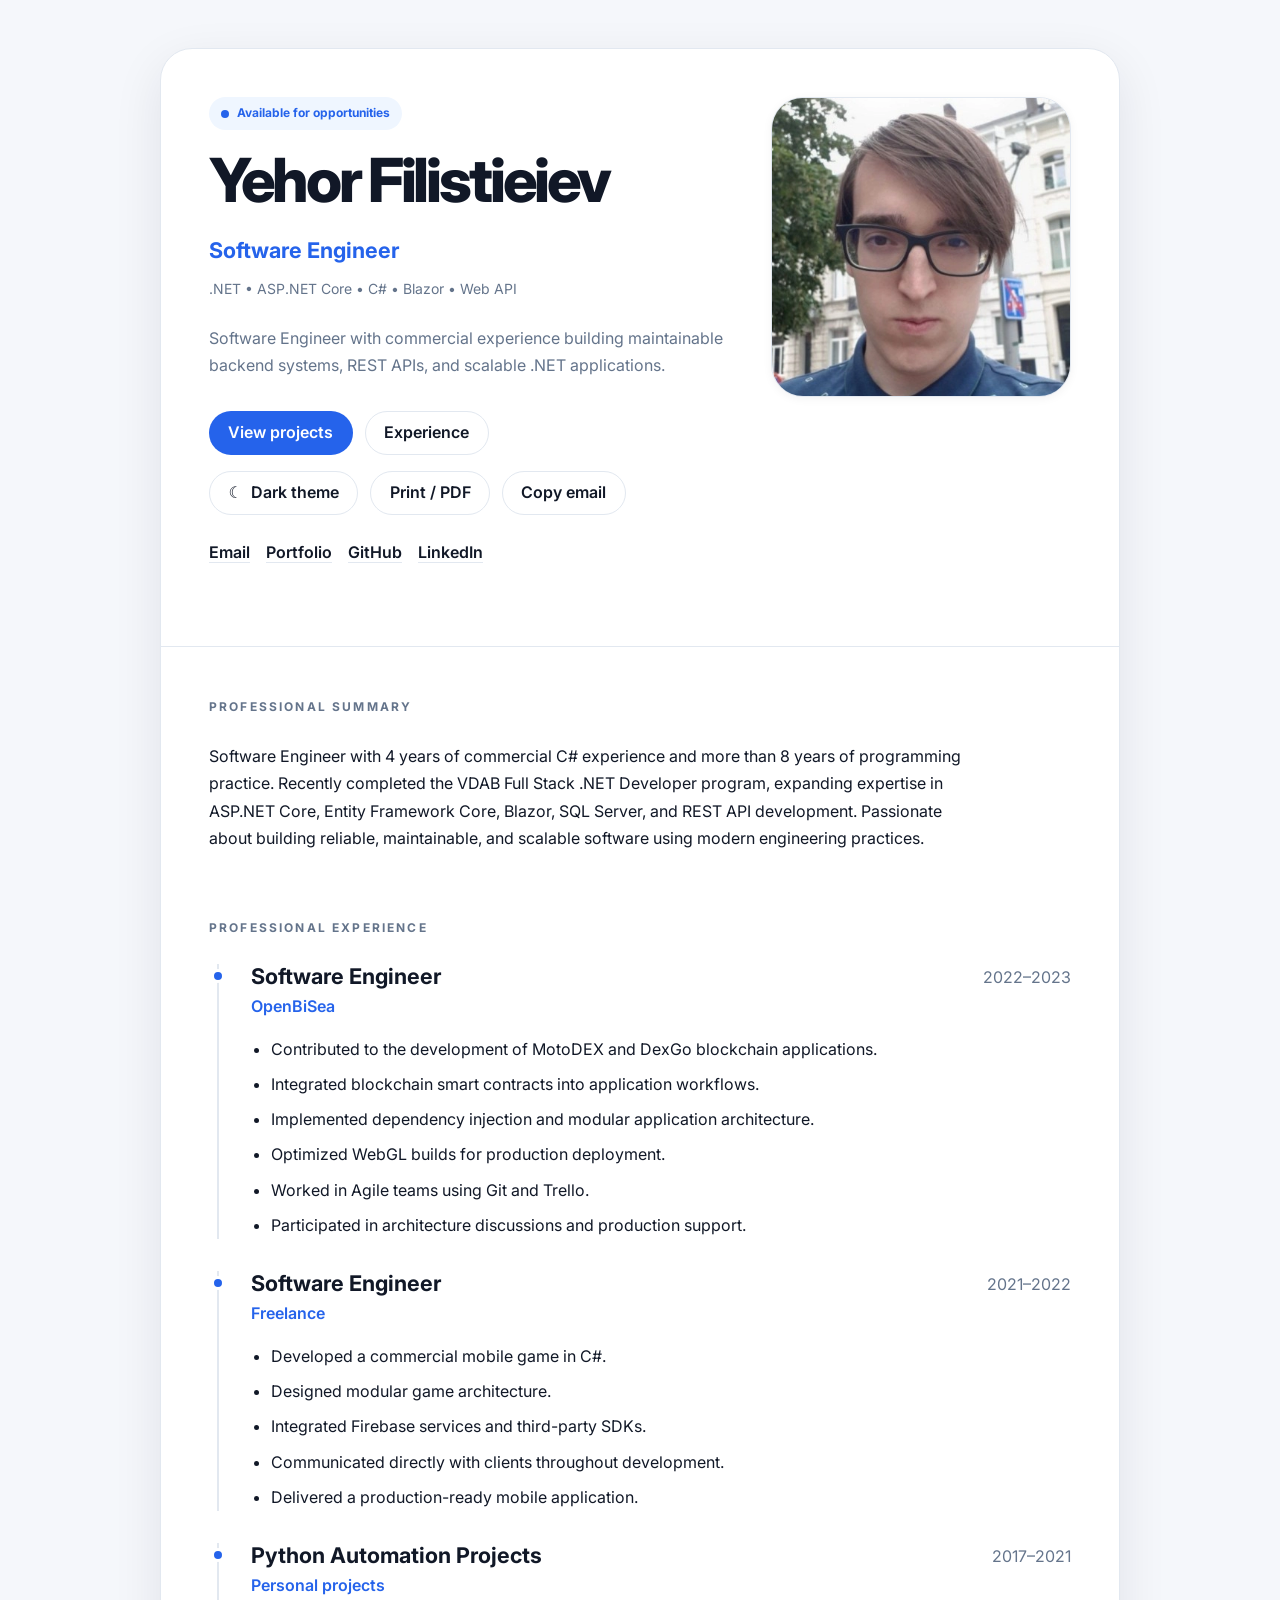
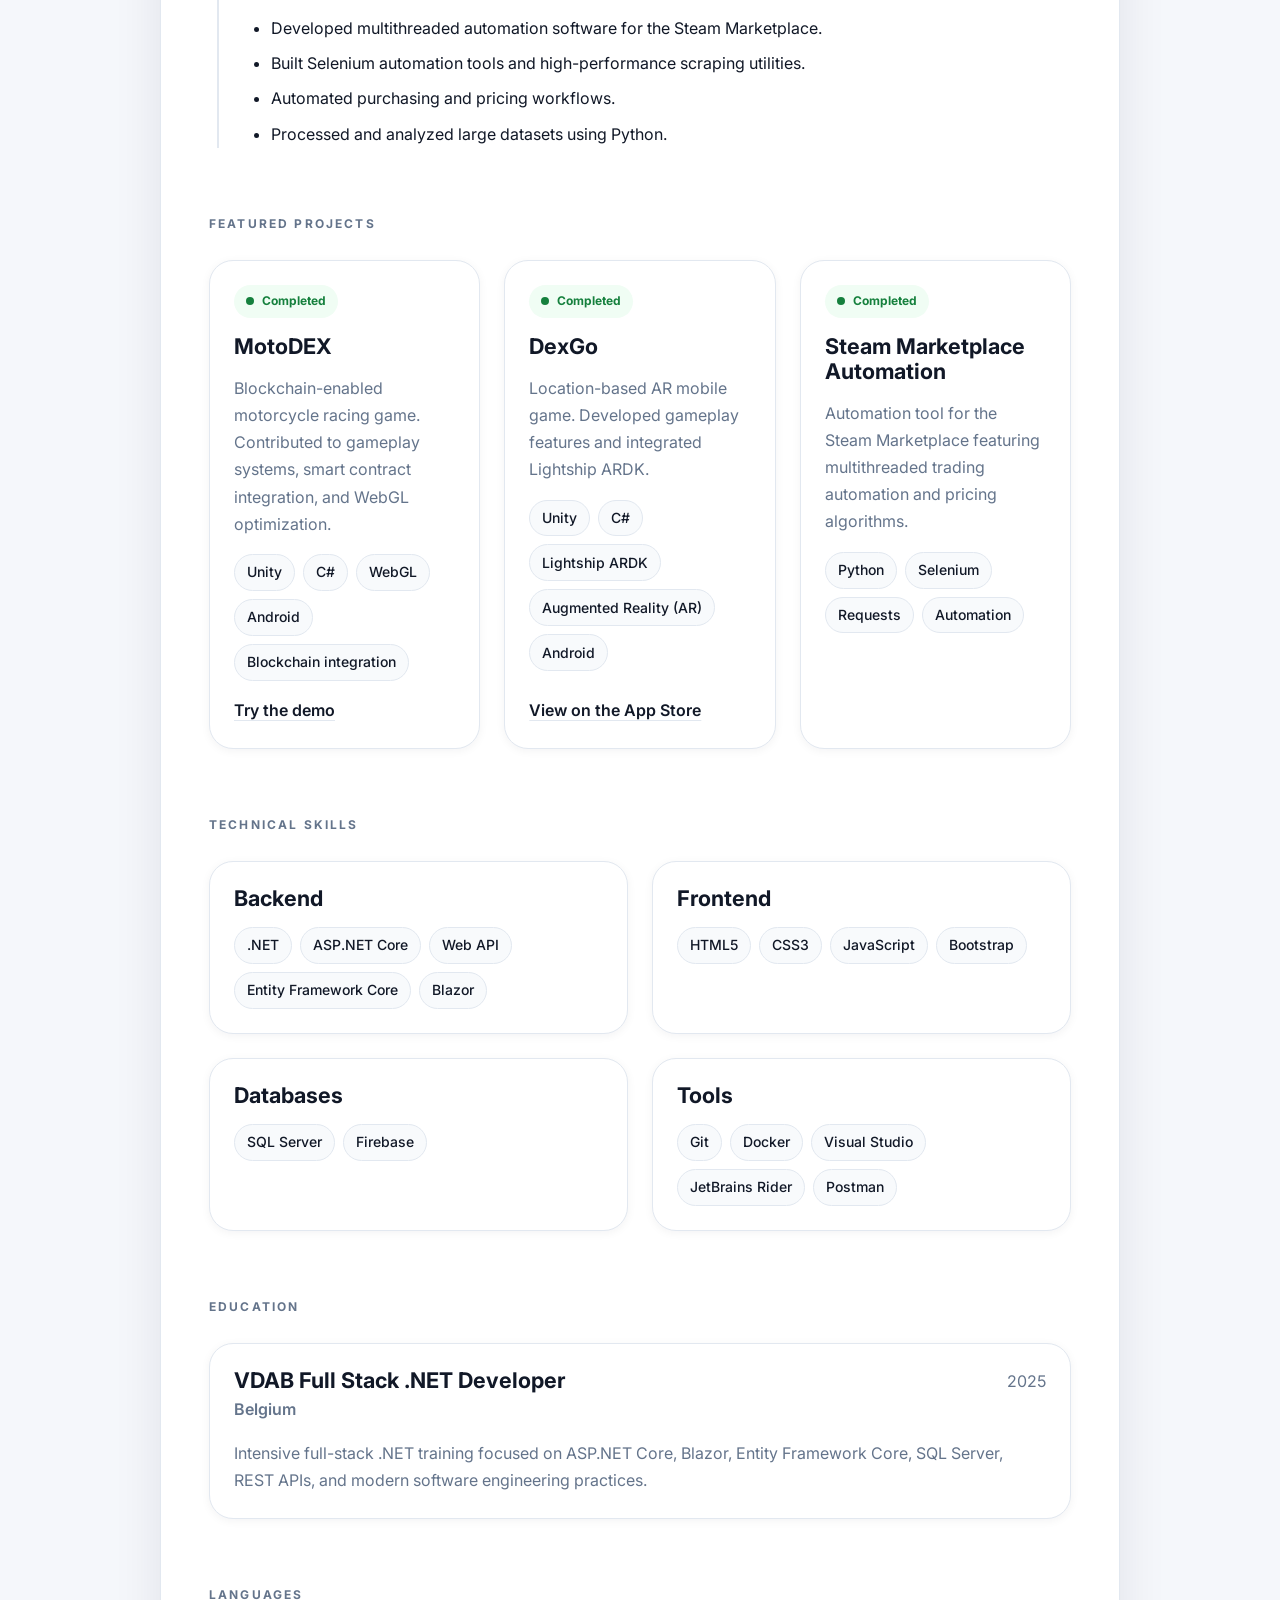
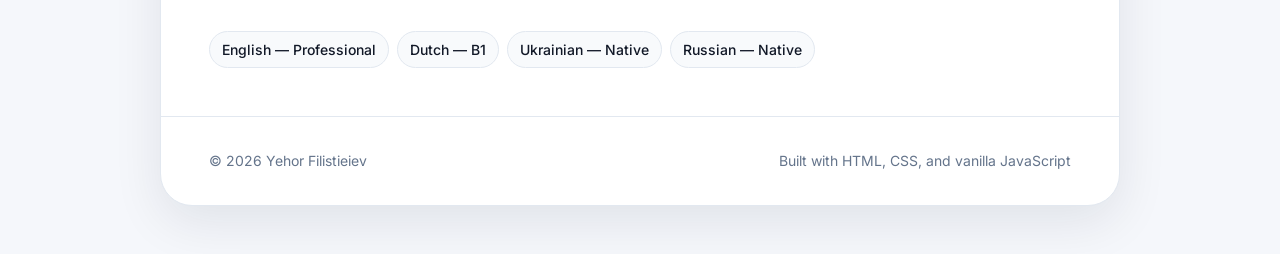
==== index.html @ 1d180259 "first commit" ====
<!doctype html>
<html lang="en" data-theme="light">
<head>
    <meta charset="utf-8">
    <meta name="viewport" content="width=device-width, initial-scale=1">
    <meta name="description" content="Yehor Filistieiev — Software Engineer specializing in .NET, ASP.NET Core, C#, Blazor, and scalable backend development.">
    <meta name="theme-color" content="#f5f7fb">
    <meta property="og:type" content="profile">
    <meta property="og:title" content="Yehor Filistieiev | Software Engineer">
    <meta property="og:description" content="Online resume of a .NET Software Engineer.">
    <meta property="og:url" content="https://yehor-filistieiev.framer.website/">
    <meta property="og:image" content="https://yehor-filistieiev.framer.website/assets/avatar.webp">
    <title>Yehor Filistieiev | Software Engineer</title>
    <link rel="preconnect" href="https://fonts.googleapis.com">
    <link rel="preconnect" href="https://fonts.gstatic.com" crossorigin>
    <link rel="stylesheet" href="https://fonts.googleapis.com/css2?family=Inter:wght@400;500;600;700;800&amp;display=swap">
    <link rel="stylesheet" href="css/style.css">
    <link rel="stylesheet" href="css/print.css" media="print">
    <script src="js/main.js" defer></script>
</head>
<body>
    <a class="skip-link" href="#main-content">Skip to content</a>
    <div class="scroll-progress" aria-hidden="true"><span data-scroll-progress></span></div>

    <div class="resume-shell">
        <header class="hero">
            <div class="hero__content">
                <p class="badge badge--available">Available for opportunities</p>
                <h1>Yehor Filistieiev</h1>
                <p class="hero__role">Software Engineer</p>
                <p class="hero__tech">.NET <span aria-hidden="true">•</span> ASP.NET Core <span aria-hidden="true">•</span> C# <span aria-hidden="true">•</span> Blazor <span aria-hidden="true">•</span> Web API</p>
                <p class="hero__summary">Software Engineer with commercial experience building maintainable backend systems, REST APIs, and scalable .NET applications.</p>

                <div class="actions" aria-label="Resume navigation">
                    <a class="button button--primary" href="#projects">View projects</a>
                    <a class="button button--secondary" href="#experience">Experience</a>
                </div>

                <div class="actions actions--tools" aria-label="Resume actions">
                    <button class="button button--secondary" type="button" data-theme-toggle aria-pressed="false">
                        <span aria-hidden="true" data-theme-icon>☾</span>
                        <span data-theme-label>Dark theme</span>
                    </button>
                    <button class="button button--secondary" type="button" data-print>Print / PDF</button>
                    <button class="button button--secondary" type="button" data-copy-email data-email="filisteev1999@gmail.com">
                        <span data-copy-label>Copy email</span>
                    </button>
                </div>

                <address class="profile-links" aria-label="Contact and profile links">
                    <a href="mailto:filisteev1999@gmail.com">Email</a>
                    <a href="https://yehor-filistieiev.framer.website/" target="_blank" rel="noopener noreferrer">Portfolio<span class="sr-only"> (opens in a new tab)</span></a>
                    <a href="https://github.com/evilgoku" target="_blank" rel="noopener noreferrer">GitHub<span class="sr-only"> (opens in a new tab)</span></a>
                    <a href="https://www.linkedin.com/in/yehorfilist/" target="_blank" rel="noopener noreferrer">LinkedIn<span class="sr-only"> (opens in a new tab)</span></a>
                </address>
                <p class="status-message" data-status role="status" aria-live="polite"></p>
            </div>

            <figure class="hero__portrait">
                <img src="assets/avatar.webp" alt="Portrait of Yehor Filistieiev" width="380" height="380" fetchpriority="high" decoding="async">
            </figure>
        </header>

        <main id="main-content" class="resume-main">
            <section class="section" aria-labelledby="summary-title" data-reveal>
                <header class="section__header"><h2 id="summary-title">Professional summary</h2></header>
                <p class="lead">Software Engineer with 4 years of commercial C# experience and more than 8 years of programming practice. Recently completed the VDAB Full Stack .NET Developer program, expanding expertise in ASP.NET Core, Entity Framework Core, Blazor, SQL Server, and REST API development. Passionate about building reliable, maintainable, and scalable software using modern engineering practices.</p>
            </section>

            <section id="experience" class="section" aria-labelledby="experience-title" data-reveal>
                <header class="section__header"><h2 id="experience-title">Professional experience</h2></header>
                <div class="timeline">
                    <article class="timeline__item">
                        <header class="entry-header">
                            <div><h3>Software Engineer</h3><p class="entry-header__meta">OpenBiSea</p></div>
                            <p class="entry-header__date"><time datetime="2022">2022</time>–<time datetime="2023">2023</time></p>
                        </header>
                        <ul class="bullet-list">
                            <li>Contributed to the development of MotoDEX and DexGo blockchain applications.</li>
                            <li>Integrated blockchain smart contracts into application workflows.</li>
                            <li>Implemented dependency injection and modular application architecture.</li>
                            <li>Optimized WebGL builds for production deployment.</li>
                            <li>Worked in Agile teams using Git and Trello.</li>
                            <li>Participated in architecture discussions and production support.</li>
                        </ul>
                    </article>
                    <article class="timeline__item">
                        <header class="entry-header">
                            <div><h3>Software Engineer</h3><p class="entry-header__meta">Freelance</p></div>
                            <p class="entry-header__date"><time datetime="2021">2021</time>–<time datetime="2022">2022</time></p>
                        </header>
                        <ul class="bullet-list">
                            <li>Developed a commercial mobile game in C#.</li>
                            <li>Designed modular game architecture.</li>
                            <li>Integrated Firebase services and third-party SDKs.</li>
                            <li>Communicated directly with clients throughout development.</li>
                            <li>Delivered a production-ready mobile application.</li>
                        </ul>
                    </article>
                    <article class="timeline__item">
                        <header class="entry-header">
                            <div><h3>Python Automation Projects</h3><p class="entry-header__meta">Personal projects</p></div>
                            <p class="entry-header__date"><time datetime="2017">2017</time>–<time datetime="2021">2021</time></p>
                        </header>
                        <ul class="bullet-list">
                            <li>Developed multithreaded automation software for the Steam Marketplace.</li>
                            <li>Built Selenium automation tools and high-performance scraping utilities.</li>
                            <li>Automated purchasing and pricing workflows.</li>
                            <li>Processed and analyzed large datasets using Python.</li>
                        </ul>
                    </article>
                </div>
            </section>

            <section id="projects" class="section" aria-labelledby="projects-title" data-reveal>
                <header class="section__header"><h2 id="projects-title">Featured projects</h2></header>
                <div class="grid grid--cards">
                    <article class="card card--project">
                        <p class="badge badge--complete">Completed</p>
                        <h3>MotoDEX</h3>
                        <p>Blockchain-enabled motorcycle racing game. Contributed to gameplay systems, smart contract integration, and WebGL optimization.</p>
                        <ul class="stack" aria-label="Technologies"><li>Unity</li><li>C#</li><li>WebGL</li><li>Android</li><li>Blockchain integration</li></ul>
                        <footer class="card__footer"><a class="text-link" href="https://app.motodex.dexstudios.games/" target="_blank" rel="noopener noreferrer">Try the demo<span class="sr-only"> (opens in a new tab)</span></a></footer>
                    </article>
                    <article class="card card--project">
                        <p class="badge badge--complete">Completed</p>
                        <h3>DexGo</h3>
                        <p>Location-based AR mobile game. Developed gameplay features and integrated Lightship ARDK.</p>
                        <ul class="stack" aria-label="Technologies"><li>Unity</li><li>C#</li><li>Lightship ARDK</li><li>Augmented Reality (AR)</li><li>Android</li></ul>
                        <footer class="card__footer"><a class="text-link" href="https://apps.apple.com/tr/app/dexgo/id6449669070" target="_blank" rel="noopener noreferrer">View on the App Store<span class="sr-only"> (opens in a new tab)</span></a></footer>
                    </article>
                    <article class="card card--project">
                        <p class="badge badge--complete">Completed</p>
                        <h3>Steam Marketplace Automation</h3>
                        <p>Automation tool for the Steam Marketplace featuring multithreaded trading automation and pricing algorithms.</p>
                        <ul class="stack" aria-label="Technologies"><li>Python</li><li>Selenium</li><li>Requests</li><li>Automation</li></ul>
                    </article>
                </div>
            </section>

            <section id="skills" class="section" aria-labelledby="skills-title" data-reveal>
                <header class="section__header"><h2 id="skills-title">Technical skills</h2></header>
                <div class="grid grid--skills">
                    <article class="card"><h3>Backend</h3><ul class="stack"><li>.NET</li><li>ASP.NET Core</li><li>Web API</li><li>Entity Framework Core</li><li>Blazor</li></ul></article>
                    <article class="card"><h3>Frontend</h3><ul class="stack"><li>HTML5</li><li>CSS3</li><li>JavaScript</li><li>Bootstrap</li></ul></article>
                    <article class="card"><h3>Databases</h3><ul class="stack"><li>SQL Server</li><li>Firebase</li></ul></article>
                    <article class="card"><h3>Tools</h3><ul class="stack"><li>Git</li><li>Docker</li><li>Visual Studio</li><li>JetBrains Rider</li><li>Postman</li></ul></article>
                </div>
            </section>

            <section id="education" class="section" aria-labelledby="education-title" data-reveal>
                <header class="section__header"><h2 id="education-title">Education</h2></header>
                <article class="card">
                    <header class="entry-header"><div><h3>VDAB Full Stack .NET Developer</h3><p class="entry-header__meta">Belgium</p></div><time class="entry-header__date" datetime="2025">2025</time></header>
                    <p>Intensive full-stack .NET training focused on ASP.NET Core, Blazor, Entity Framework Core, SQL Server, REST APIs, and modern software engineering practices.</p>
                </article>
            </section>

            <section id="languages" class="section" aria-labelledby="languages-title" data-reveal>
                <header class="section__header"><h2 id="languages-title">Languages</h2></header>
                <ul class="stack"><li>English — Professional</li><li>Dutch — B1</li><li>Ukrainian — Native</li><li>Russian — Native</li></ul>
            </section>
        </main>

        <footer class="site-footer">
            <p>© <span data-current-year>2026</span> Yehor Filistieiev</p>
            <p>Built with HTML, CSS, and vanilla JavaScript</p>
        </footer>
    </div>

    <button class="back-to-top" type="button" data-back-to-top aria-label="Back to top">↑</button>

    <script type="application/ld+json">
    {
        "@context": "https://schema.org",
        "@type": "Person",
        "name": "Yehor Filistieiev",
        "jobTitle": "Software Engineer",
        "url": "https://yehor-filistieiev.framer.website/",
        "image": "https://yehor-filistieiev.framer.website/assets/avatar.webp",
        "email": "mailto:filisteev1999@gmail.com",
        "sameAs": [
            "https://github.com/evilgoku",
            "https://www.linkedin.com/in/yehorfilist/"
        ],
        "knowsAbout": [".NET", "ASP.NET Core", "C#", "Blazor", "Entity Framework Core", "SQL Server", "REST API", "Python", "Docker"]
    }
    </script>
</body>
</html>
---- css/style.css ----
:root {
    color-scheme: light;
    --color-page: #f5f7fb;
    --color-surface: #ffffff;
    --color-surface-soft: #f8fafc;
    --color-text: #111827;
    --color-muted: #64748b;
    --color-primary: #2563eb;
    --color-primary-hover: #1d4ed8;
    --color-primary-soft: #eff6ff;
    --color-success: #15803d;
    --color-success-soft: #f0fdf4;
    --color-border: #e2e8f0;
    --color-focus: #2563eb;
    --color-on-primary: #ffffff;
    --shadow-sm: 0 2px 10px rgb(15 23 42 / 0.05);
    --shadow-md: 0 16px 50px rgb(15 23 42 / 0.09);
    --shadow-lg: 0 22px 60px rgb(15 23 42 / 0.14);
    --font-sans: "Inter", system-ui, -apple-system, BlinkMacSystemFont, "Segoe UI", sans-serif;
    --text-xs: 0.75rem;
    --text-sm: 0.875rem;
    --text-base: 1rem;
    --text-lg: 1.125rem;
    --text-xl: 1.35rem;
    --text-hero: clamp(2.6rem, 7vw, 3.8rem);
    --space-1: 0.25rem;
    --space-2: 0.5rem;
    --space-3: 0.75rem;
    --space-4: 1rem;
    --space-5: 1.5rem;
    --space-6: 2rem;
    --space-7: 3rem;
    --space-8: 4rem;
    --radius-sm: 0.5rem;
    --radius-md: 1rem;
    --radius-lg: 1.5rem;
    --radius-xl: 2rem;
    --radius-pill: 999px;
    --border: 1px solid var(--color-border);
    --content-width: 60rem;
    --transition-fast: 150ms ease;
    --transition-base: 250ms ease;
}

html[data-theme="dark"] {
    color-scheme: dark;
    --color-page: #0b1120;
    --color-surface: #111827;
    --color-surface-soft: #182235;
    --color-text: #f8fafc;
    --color-muted: #a5b4c7;
    --color-primary: #60a5fa;
    --color-primary-hover: #93c5fd;
    --color-primary-soft: #172554;
    --color-success: #4ade80;
    --color-success-soft: #052e16;
    --color-border: #334155;
    --color-focus: #93c5fd;
    --shadow-sm: 0 2px 12px rgb(0 0 0 / 0.25);
    --shadow-md: 0 16px 50px rgb(0 0 0 / 0.35);
    --shadow-lg: 0 22px 60px rgb(0 0 0 / 0.45);
}

*, *::before, *::after { box-sizing: border-box; }
html { scroll-behavior: smooth; }
body, h1, h2, h3, p, figure, ul { margin: 0; }
ul { padding: 0; }
button, input, textarea, select { font: inherit; }
img { display: block; max-width: 100%; }
a { color: inherit; }

body {
    min-width: 20rem;
    min-height: 100vh;
    padding: var(--space-7) var(--space-4);
    background: var(--color-page);
    color: var(--color-text);
    font-family: var(--font-sans);
    font-size: var(--text-base);
    line-height: 1.7;
    text-rendering: optimizeLegibility;
    -webkit-font-smoothing: antialiased;
    transition: background-color var(--transition-base), color var(--transition-base);
}

::selection { background: var(--color-primary); color: var(--color-on-primary); }
:focus-visible { outline: 3px solid var(--color-focus); outline-offset: 3px; }
h1, h2, h3 { line-height: 1.15; }
h1 { font-size: var(--text-hero); font-weight: 800; letter-spacing: -0.055em; }
h2 { color: var(--color-muted); font-size: var(--text-xs); font-weight: 700; letter-spacing: 0.18em; text-transform: uppercase; }
h3 { font-size: var(--text-xl); }

.skip-link {
    position: fixed;
    top: var(--space-3);
    left: var(--space-3);
    z-index: 1000;
    padding: var(--space-2) var(--space-4);
    border-radius: var(--radius-sm);
    background: var(--color-primary);
    color: var(--color-on-primary);
    transform: translateY(-200%);
}
.skip-link:focus { transform: translateY(0); }
.sr-only { position: absolute; width: 1px; height: 1px; padding: 0; margin: -1px; overflow: hidden; clip: rect(0, 0, 0, 0); white-space: nowrap; border: 0; }

.resume-shell {
    width: min(100%, var(--content-width));
    margin-inline: auto;
    overflow: hidden;
    border: var(--border);
    border-radius: var(--radius-xl);
    background: var(--color-surface);
    box-shadow: var(--shadow-md);
}

.hero {
    display: grid;
    grid-template-columns: minmax(0, 1fr) minmax(14rem, 18.75rem);
    gap: var(--space-7);
    align-items: start;
    padding: var(--space-7);
    border-bottom: var(--border);
}
.hero__content { display: flex; flex-direction: column; align-items: flex-start; }
.hero h1 { margin-top: var(--space-4); }
.hero__role { margin-top: var(--space-4); color: var(--color-primary); font-size: var(--text-xl); font-weight: 700; }
.hero__tech { margin-top: var(--space-2); color: var(--color-muted); font-size: var(--text-sm); }
.hero__summary { max-width: 40rem; margin-top: var(--space-5); color: var(--color-muted); }
.hero__portrait { overflow: hidden; aspect-ratio: 1; border: var(--border); border-radius: var(--radius-xl); background: var(--color-surface-soft); box-shadow: var(--shadow-sm); }
.hero__portrait img { width: 100%; height: 100%; object-fit: cover; }

.resume-main { display: flex; flex-direction: column; gap: var(--space-8); padding: var(--space-7); }
.section { display: flex; flex-direction: column; gap: var(--space-5); scroll-margin-top: var(--space-5); }
.section__header { display: flex; align-items: center; min-height: 1.5rem; }
.lead { max-width: 48rem; }

.grid { display: grid; gap: var(--space-5); }
.grid--cards { grid-template-columns: repeat(auto-fit, minmax(min(100%, 16rem), 1fr)); }
.grid--skills { grid-template-columns: repeat(2, minmax(0, 1fr)); }

.card {
    display: flex;
    flex-direction: column;
    gap: var(--space-4);
    padding: var(--space-5);
    border: var(--border);
    border-radius: var(--radius-lg);
    background: var(--color-surface);
    box-shadow: var(--shadow-sm);
    transition: border-color var(--transition-base), box-shadow var(--transition-base), transform var(--transition-base);
}
.card:hover { border-color: var(--color-primary); box-shadow: var(--shadow-lg); transform: translateY(-0.25rem); }
.card p:not(.badge) { color: var(--color-muted); }
.card--project { min-height: 100%; }
.card__footer { margin-top: auto; }

.actions { display: flex; flex-wrap: wrap; gap: var(--space-3); margin-top: var(--space-6); }
.actions--tools { margin-top: var(--space-4); }
.button {
    display: inline-flex;
    min-height: 2.75rem;
    align-items: center;
    justify-content: center;
    gap: var(--space-2);
    padding: 0.7rem 1.15rem;
    border: 1px solid transparent;
    border-radius: var(--radius-pill);
    font-weight: 600;
    line-height: 1.2;
    text-decoration: none;
    cursor: pointer;
    transition: background-color var(--transition-base), border-color var(--transition-base), color var(--transition-base), transform var(--transition-fast);
}
.button:hover { transform: translateY(-0.125rem); }
.button--primary { background: var(--color-primary); color: var(--color-on-primary); }
.button--primary:hover { background: var(--color-primary-hover); }
.button--secondary { border-color: var(--color-border); background: transparent; color: var(--color-text); }
.button--secondary:hover { border-color: var(--color-primary); color: var(--color-primary); }

.badge { display: inline-flex; align-items: center; align-self: flex-start; gap: var(--space-2); padding: 0.4rem 0.75rem; border-radius: var(--radius-pill); font-size: var(--text-xs); font-weight: 700; }
.badge::before { width: 0.5rem; height: 0.5rem; border-radius: 50%; background: currentColor; content: ""; }
.badge--available { background: var(--color-primary-soft); color: var(--color-primary); }
.badge--complete { background: var(--color-success-soft); color: var(--color-success); }

.profile-links { display: flex; flex-wrap: wrap; gap: var(--space-4); margin-top: var(--space-5); font-style: normal; }
.profile-links a, .text-link { color: var(--color-text); font-weight: 600; text-decoration-color: var(--color-border); text-underline-offset: 0.25em; transition: color var(--transition-fast), text-decoration-color var(--transition-fast); }
.profile-links a:hover, .text-link:hover { color: var(--color-primary); text-decoration-color: currentColor; }
.status-message { min-height: 1.5rem; margin-top: var(--space-2); color: var(--color-success); font-size: var(--text-sm); }

.timeline { display: flex; flex-direction: column; gap: var(--space-6); }
.timeline__item { position: relative; display: flex; flex-direction: column; gap: var(--space-4); margin-left: var(--space-2); padding-left: var(--space-6); border-left: 2px solid var(--color-border); }
.timeline__item::before { position: absolute; top: 0.3rem; left: -0.5rem; width: 0.875rem; height: 0.875rem; border: 3px solid var(--color-surface); border-radius: 50%; background: var(--color-primary); content: ""; }
.entry-header { display: flex; align-items: flex-start; justify-content: space-between; gap: var(--space-4); }
.entry-header__meta { margin-top: var(--space-1); color: var(--color-primary); font-weight: 600; }
.entry-header__date { flex: none; color: var(--color-muted); white-space: nowrap; }
.bullet-list { padding-left: 1.25rem; }
.bullet-list li + li { margin-top: var(--space-2); }

.stack { display: flex; flex-wrap: wrap; gap: var(--space-2); list-style: none; }
.stack li { display: inline-flex; min-height: 2.1rem; align-items: center; padding: 0.35rem 0.75rem; border: var(--border); border-radius: var(--radius-pill); background: var(--color-surface-soft); font-size: var(--text-sm); font-weight: 500; }

.site-footer { display: flex; align-items: center; justify-content: space-between; gap: var(--space-4); padding: var(--space-6) var(--space-7); border-top: var(--border); color: var(--color-muted); font-size: var(--text-sm); }
.scroll-progress { position: fixed; inset: 0 0 auto; z-index: 999; height: 0.25rem; }
.scroll-progress span { display: block; width: 100%; height: 100%; background: var(--color-primary); transform: scaleX(0); transform-origin: left; }
.back-to-top { position: fixed; right: var(--space-5); bottom: var(--space-5); display: grid; width: 3rem; height: 3rem; place-items: center; border: 0; border-radius: 50%; background: var(--color-primary); color: var(--color-on-primary); box-shadow: var(--shadow-md); cursor: pointer; opacity: 0; visibility: hidden; transform: translateY(0.5rem); transition: opacity var(--transition-base), visibility var(--transition-base), transform var(--transition-base), background-color var(--transition-base); }
.back-to-top[data-visible="true"] { opacity: 1; visibility: visible; transform: translateY(0); }
.back-to-top:hover { background: var(--color-primary-hover); }

[data-reveal] { opacity: 0; transform: translateY(1.25rem); transition: opacity 500ms ease, transform 500ms ease; }
[data-reveal][data-visible="true"] { opacity: 1; transform: none; }

@media (max-width: 48rem) {
    body { padding: var(--space-4); }
    .hero { grid-template-columns: 1fr; }
    .hero__portrait { width: min(100%, 17rem); grid-row: 1; }
    .resume-main, .hero { padding: var(--space-6); }
    .site-footer { align-items: flex-start; flex-direction: column; }
}

@media (max-width: 38rem) {
    body { padding: 0; }
    .resume-shell { border: 0; border-radius: 0; }
    .hero, .resume-main, .site-footer { padding: var(--space-5); }
    .resume-main { gap: var(--space-7); }
    .grid--skills { grid-template-columns: 1fr; }
    .entry-header { flex-direction: column; gap: var(--space-2); }
    .actions { width: 100%; }
    .actions .button { flex: 1 1 100%; }
    .back-to-top { right: var(--space-4); bottom: var(--space-4); }
}

@media (prefers-reduced-motion: reduce) {
    html { scroll-behavior: auto; }
    *, *::before, *::after { animation-duration: 0.01ms !important; animation-iteration-count: 1 !important; transition-duration: 0.01ms !important; }
    [data-reveal] { opacity: 1; transform: none; }
}
---- css/print.css ----
@page {
    size: A4 portrait;
    margin: 7.5mm;
}

@media print {
    :root,
    html[data-theme="dark"] {
        color-scheme: light;
        --color-page: #fff;
        --color-surface: #fff;
        --color-surface-soft: #fff;
        --color-text: #111;
        --color-muted: #444;
        --color-primary: #111;
        --color-primary-hover: #111;
        --color-border: #aaa;
        --shadow-sm: none;
        --shadow-md: none;
        --shadow-lg: none;
    }

    html,
    body {
        width: auto;
        min-width: 0;
        min-height: 0;
        background: #fff;
    }

    html {
        font-size: 100%;
    }

    body {
        padding: 0;
        color: #111;
        font-family: "Inter", Arial, sans-serif;
        font-size: 8.2pt;
        line-height: 1.27;
        -webkit-print-color-adjust: exact;
        print-color-adjust: exact;
    }

    p,
    li {
        orphans: 2;
        widows: 2;
    }

    h1 {
        font-size: 23pt;
        letter-spacing: -0.035em;
    }

    h2 {
        color: #222;
        font-size: 7.7pt;
        letter-spacing: 0.14em;
    }

    h3 {
        font-size: 9.7pt;
    }

    .resume-shell {
        width: 100%;
        overflow: visible;
        border: 0;
        border-radius: 0;
        box-shadow: none;
    }

    .hero {
        grid-template-columns: minmax(0, 1fr) 26mm;
        gap: 5mm;
        align-items: start;
        padding: 0 0 2.5mm;
        border-bottom: 1.25px solid #333;
    }

    .hero__content {
        grid-row: 1;
        grid-column: 1;
    }

    .hero__portrait {
        grid-row: 1;
        grid-column: 2;
        width: 26mm;
        border: 1px solid #aaa;
        border-radius: 3mm;
        box-shadow: none;
    }

    .hero h1 {
        margin-top: 0;
    }

    .hero__role {
        margin-top: 1mm;
        color: #222;
        font-size: 11pt;
    }

    .hero__tech {
        margin-top: 0.6mm;
        color: #444;
        font-size: 8pt;
    }

    .hero__summary {
        display: none;
    }

    .profile-links {
        gap: 3mm;
        margin-top: 1.2mm;
        font-size: 8pt;
    }

    .profile-links a,
    .text-link {
        color: #111;
        font-weight: 600;
        text-decoration: underline;
        text-decoration-color: #777;
        text-underline-offset: 1px;
    }

    .resume-main {
        display: grid;
        grid-template-columns: minmax(0, 2fr) minmax(48mm, 1fr);
        gap: 2.6mm 3mm;
        padding: 2.6mm 0 0;
    }

    .resume-main > .section:not(#education):not(#languages) {
        grid-column: 1 / -1;
    }

    #education {
        grid-column: 1;
    }

    #languages {
        grid-column: 2;
    }

    #languages .stack {
        align-content: flex-start;
    }

    .section {
        gap: 1.5mm;
        break-inside: auto;
    }

    .section__header {
        min-height: 0;
        padding-bottom: 0.7mm;
        border-bottom: 0.5px solid #bbb;
        break-after: avoid;
    }

    .lead {
        max-width: none;
    }

    .timeline {
        gap: 1.8mm;
    }

    .timeline__item {
        gap: 0.8mm;
        margin-left: 0.8mm;
        padding-left: 3.2mm;
        border-left: 1px solid #aaa;
        break-inside: avoid;
    }

    .timeline__item::before {
        top: 0.8mm;
        left: -1.2mm;
        width: 2.2mm;
        height: 2.2mm;
        border: 0.6mm solid #fff;
        background: #333;
    }

    .entry-header {
        gap: 3mm;
        break-after: avoid;
    }

    .entry-header__meta {
        margin-top: 0;
        color: #333;
    }

    .entry-header__date {
        color: #333;
        font-size: 8pt;
    }

    .bullet-list {
        padding-left: 4.2mm;
    }

    .bullet-list li + li {
        margin-top: 0.3mm;
    }

    .grid {
        gap: 1.8mm;
    }

    .grid--cards {
        grid-template-columns: repeat(2, minmax(0, 1fr));
    }

    .grid--cards > .card:last-child:nth-child(odd) {
        grid-column: 1 / -1;
    }

    .grid--skills {
        grid-template-columns: repeat(2, minmax(0, 1fr));
    }

    .card {
        gap: 0.9mm;
        padding: 1.8mm 2.3mm;
        border: 0.75px solid #aaa;
        border-radius: 1.5mm;
        box-shadow: none;
        break-inside: avoid;
        page-break-inside: avoid;
    }

    .card:hover {
        border-color: #aaa;
        box-shadow: none;
        transform: none;
    }

    .card p {
        line-height: 1.25;
    }

    .card__footer {
        margin-top: 0.3mm;
    }

    .stack {
        gap: 0.6mm;
    }

    .stack li {
        min-height: 0;
        padding: 0.4mm 1.2mm;
        border: 0.5px solid #aaa;
        background: #fff;
        font-size: 7.3pt;
        line-height: 1.15;
    }

    #education .card {
        break-inside: avoid;
        page-break-inside: avoid;
    }

    .site-footer {
        display: none;
    }

    .actions,
    .badge,
    .status-message,
    .scroll-progress,
    .back-to-top,
    .skip-link {
        display: none !important;
    }

    [data-reveal] {
        opacity: 1 !important;
        transform: none !important;
    }

    * {
        animation: none !important;
        transition: none !important;
    }
}
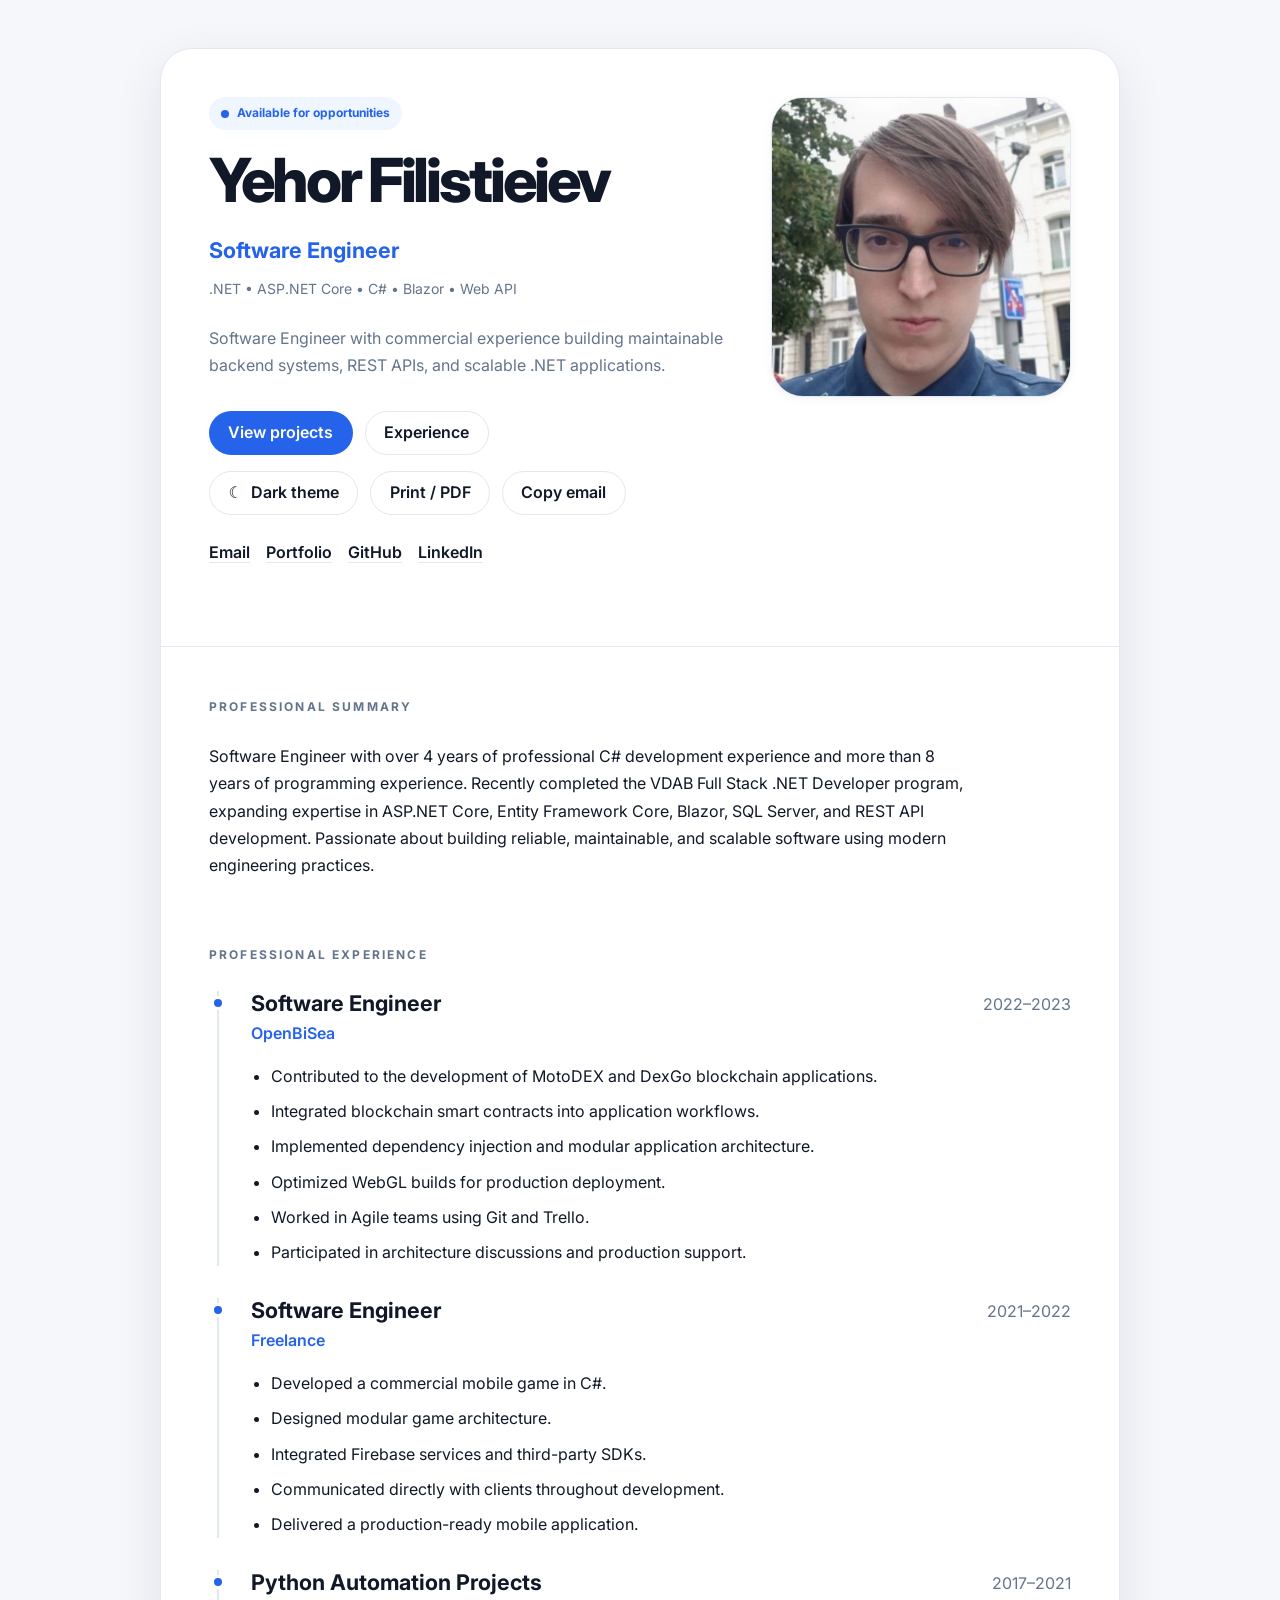
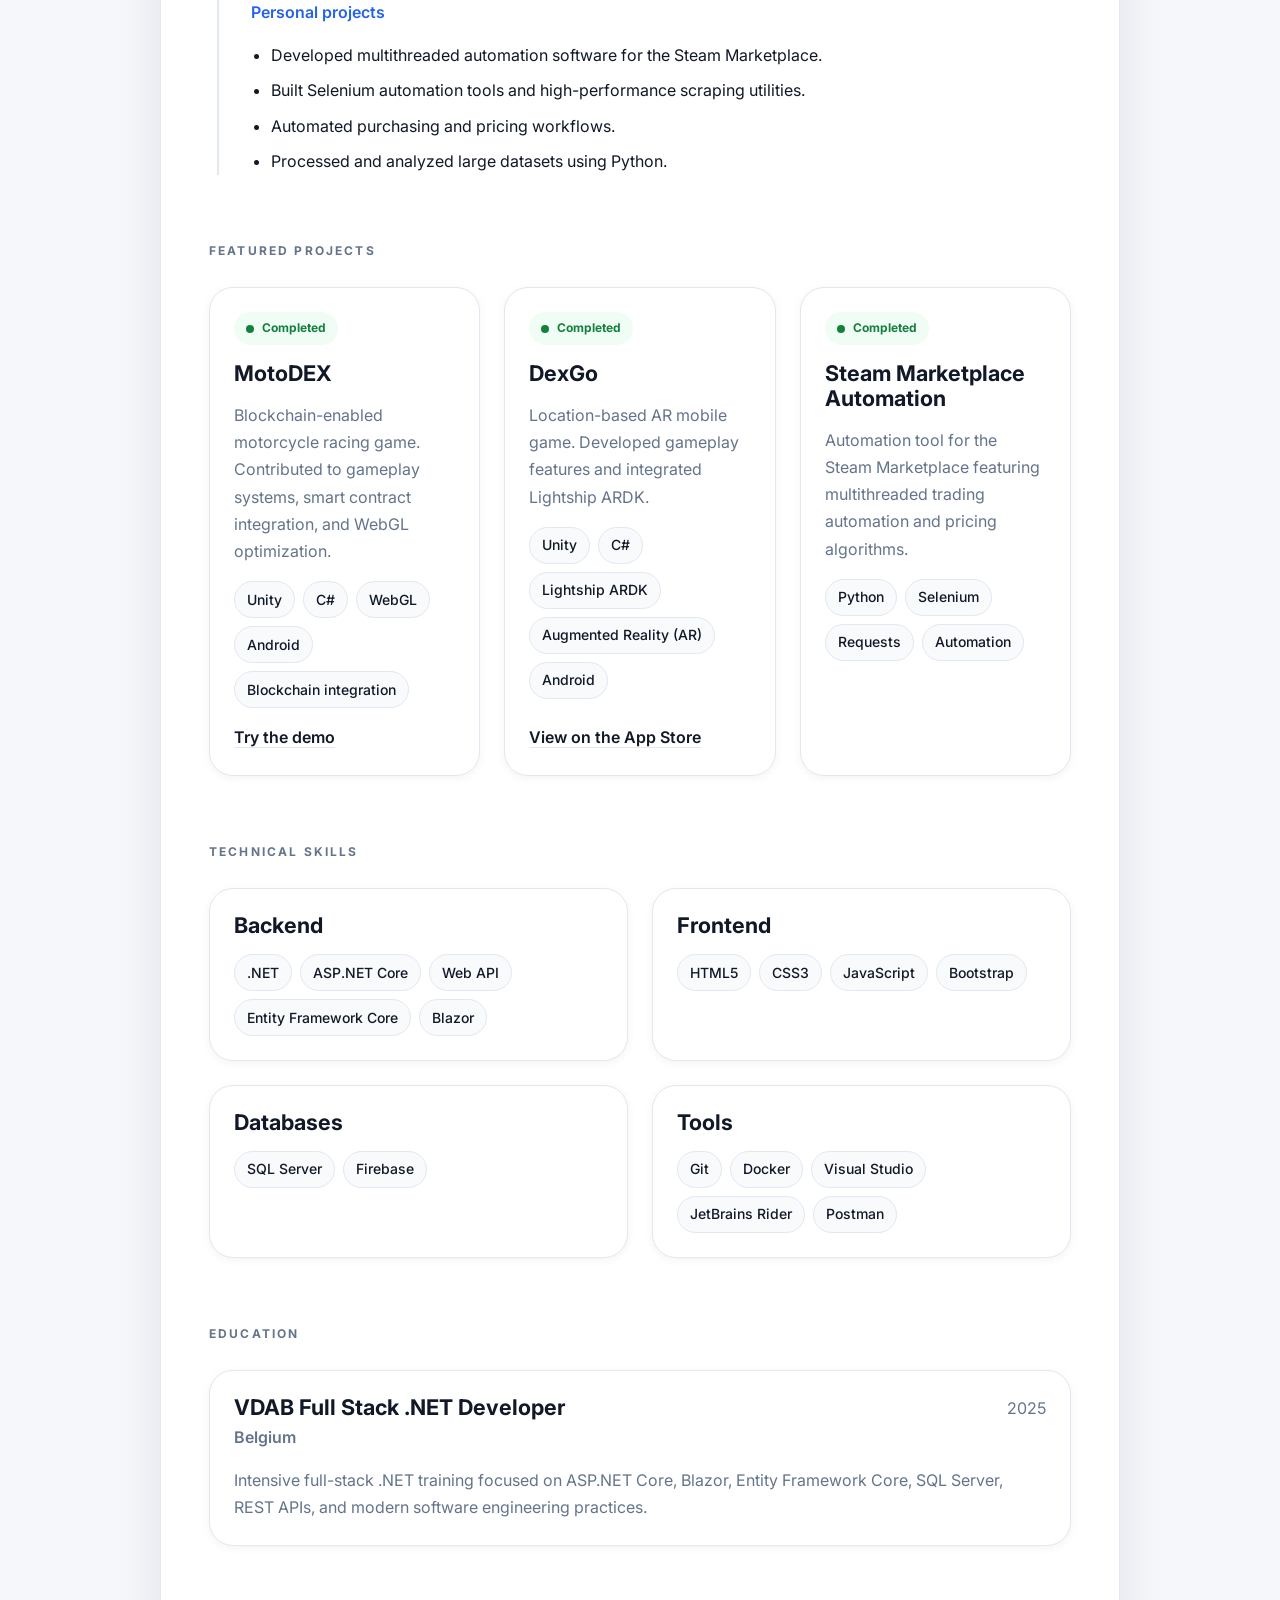
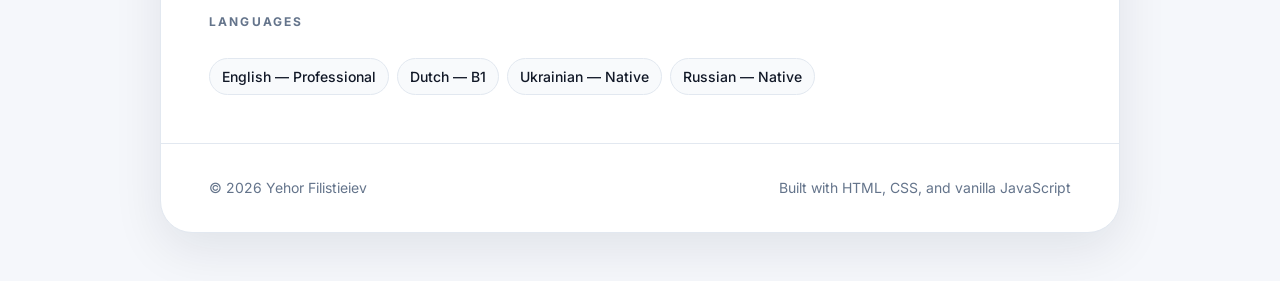
==== commit 3bd5d261: "fix: clarify professional experience description" ====
--- a/index.html
+++ b/index.html
@@ -11,6 +11,7 @@
     <meta property="og:url" content="https://yehor-filistieiev.framer.website/">
     <meta property="og:image" content="https://yehor-filistieiev.framer.website/assets/avatar.webp">
     <title>Yehor Filistieiev | Software Engineer</title>
+    <link rel="icon" href="assets/favicon.svg" type="image/svg+xml">
     <link rel="preconnect" href="https://fonts.googleapis.com">
     <link rel="preconnect" href="https://fonts.gstatic.com" crossorigin>
     <link rel="stylesheet" href="https://fonts.googleapis.com/css2?family=Inter:wght@400;500;600;700;800&amp;display=swap">
@@ -51,7 +52,7 @@
                     <a href="mailto:filisteev1999@gmail.com">Email</a>
                     <a href="https://yehor-filistieiev.framer.website/" target="_blank" rel="noopener noreferrer">Portfolio<span class="sr-only"> (opens in a new tab)</span></a>
                     <a href="https://github.com/evilgoku" target="_blank" rel="noopener noreferrer">GitHub<span class="sr-only"> (opens in a new tab)</span></a>
-                    <a href="https://www.linkedin.com/in/yehorfilist/" target="_blank" rel="noopener noreferrer">LinkedIn<span class="sr-only"> (opens in a new tab)</span></a>
+                    <a href="https://www.linkedin.com/in/yehor-filistieiev/" target="_blank" rel="noopener noreferrer">LinkedIn<span class="sr-only"> (opens in a new tab)</span></a>
                 </address>
                 <p class="status-message" data-status role="status" aria-live="polite"></p>
             </div>
@@ -64,7 +65,7 @@
         <main id="main-content" class="resume-main">
             <section class="section" aria-labelledby="summary-title" data-reveal>
                 <header class="section__header"><h2 id="summary-title">Professional summary</h2></header>
-                <p class="lead">Software Engineer with 4 years of commercial C# experience and more than 8 years of programming practice. Recently completed the VDAB Full Stack .NET Developer program, expanding expertise in ASP.NET Core, Entity Framework Core, Blazor, SQL Server, and REST API development. Passionate about building reliable, maintainable, and scalable software using modern engineering practices.</p>
+                <p class="lead">Software Engineer with over 4 years of professional C# development experience and more than 8 years of programming experience. Recently completed the VDAB Full Stack .NET Developer program, expanding expertise in ASP.NET Core, Entity Framework Core, Blazor, SQL Server, and REST API development. Passionate about building reliable, maintainable, and scalable software using modern engineering practices.</p>
             </section>
 
             <section id="experience" class="section" aria-labelledby="experience-title" data-reveal>
@@ -181,7 +182,7 @@
         "email": "mailto:filisteev1999@gmail.com",
         "sameAs": [
             "https://github.com/evilgoku",
-            "https://www.linkedin.com/in/yehorfilist/"
+            "https://www.linkedin.com/in/yehor-filistieiev/"
         ],
         "knowsAbout": [".NET", "ASP.NET Core", "C#", "Blazor", "Entity Framework Core", "SQL Server", "REST API", "Python", "Docker"]
     }
--- a/css/print.css
+++ b/css/print.css
@@ -291,4 +291,48 @@
         animation: none !important;
         transition: none !important;
     }
+
+    .resume--operator {
+        font-size: 8pt;
+        line-height: 1.2;
+    }
+
+    .resume--operator .resume-shell {
+        width: 100%;
+        zoom: 0.95;
+    }
+
+    .resume--operator .hero {
+        padding-bottom: 1.8mm;
+    }
+
+    .resume--operator .resume-main {
+        gap: 1.7mm 3mm;
+        padding-top: 1.8mm;
+    }
+
+    .resume--operator .section {
+        gap: 1mm;
+    }
+
+    .resume--operator .timeline {
+        gap: 1mm;
+    }
+
+    .resume--operator .timeline__item {
+        gap: 0.5mm;
+    }
+
+    .resume--operator .bullet-list li + li {
+        margin-top: 0.1mm;
+    }
+
+    .resume--operator .grid {
+        gap: 1.2mm;
+    }
+
+    .resume--operator .card {
+        gap: 0.6mm;
+        padding: 1.3mm 1.8mm;
+    }
 }
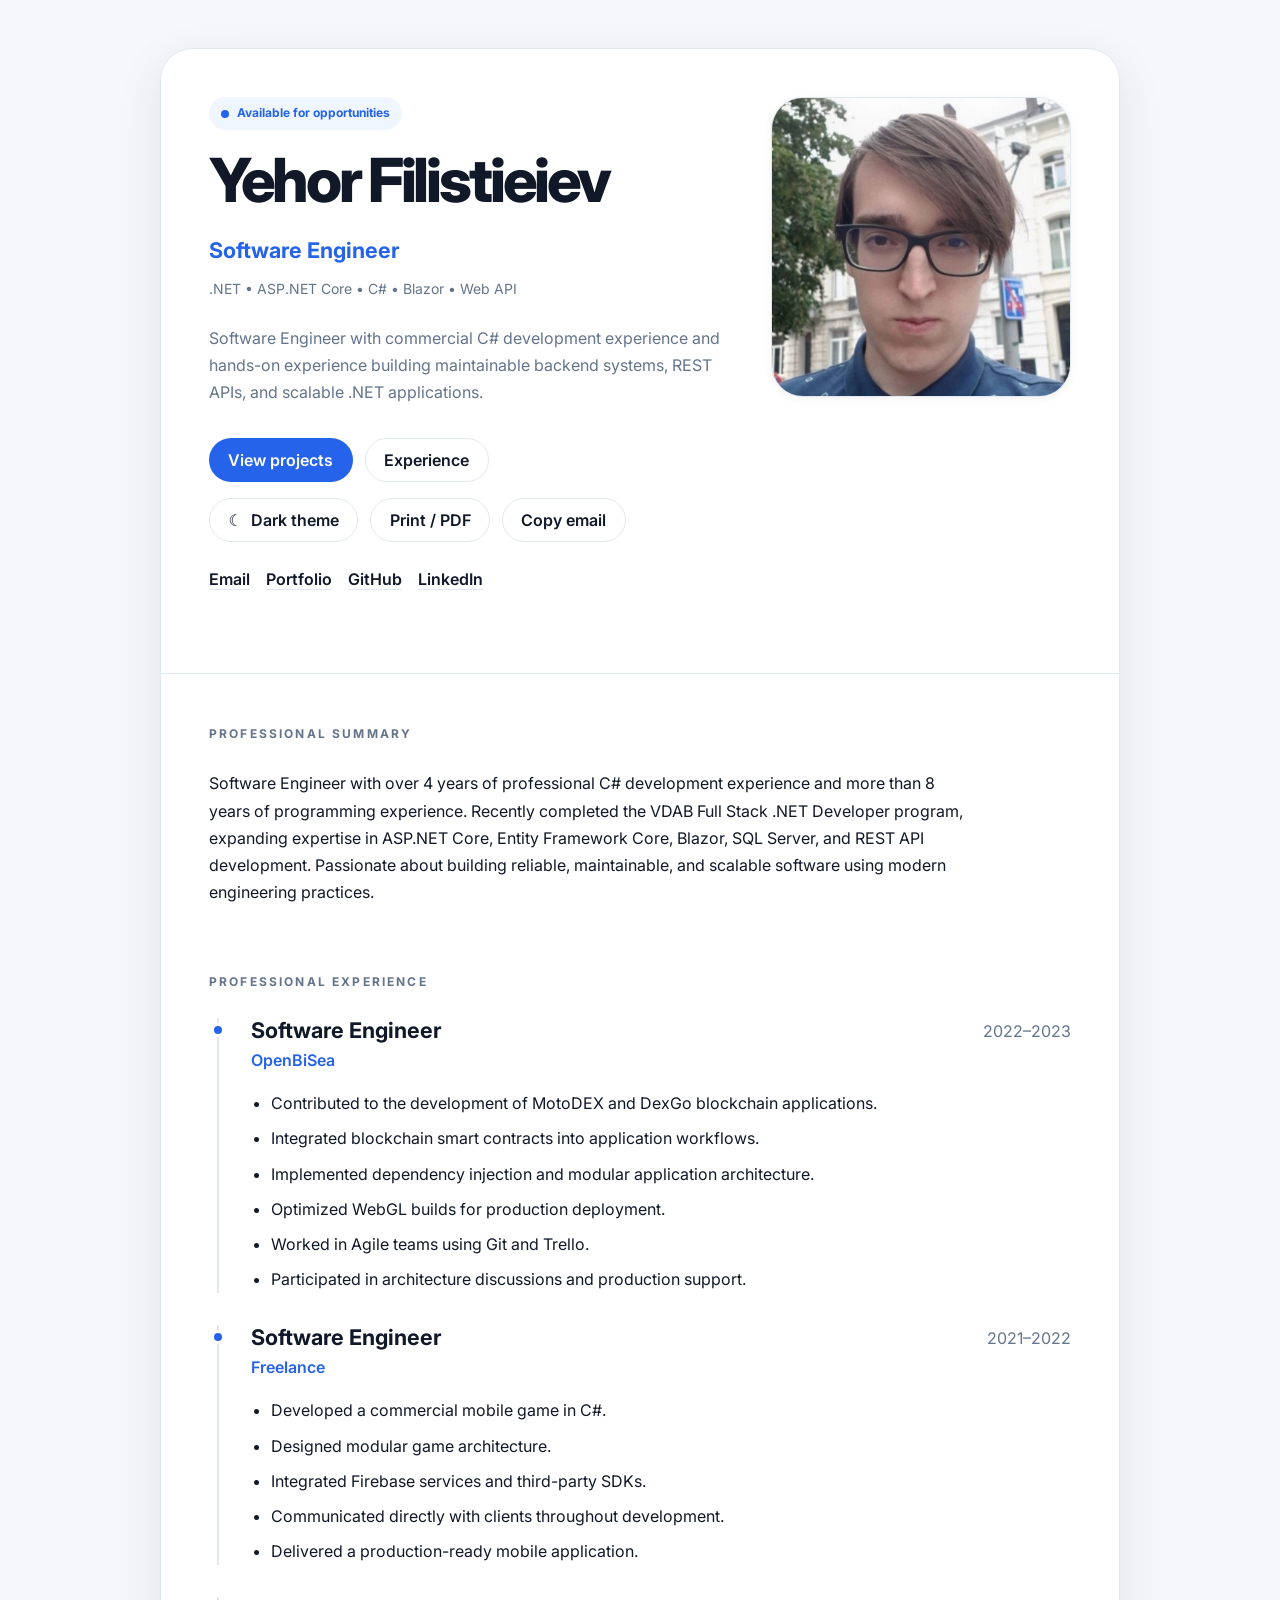
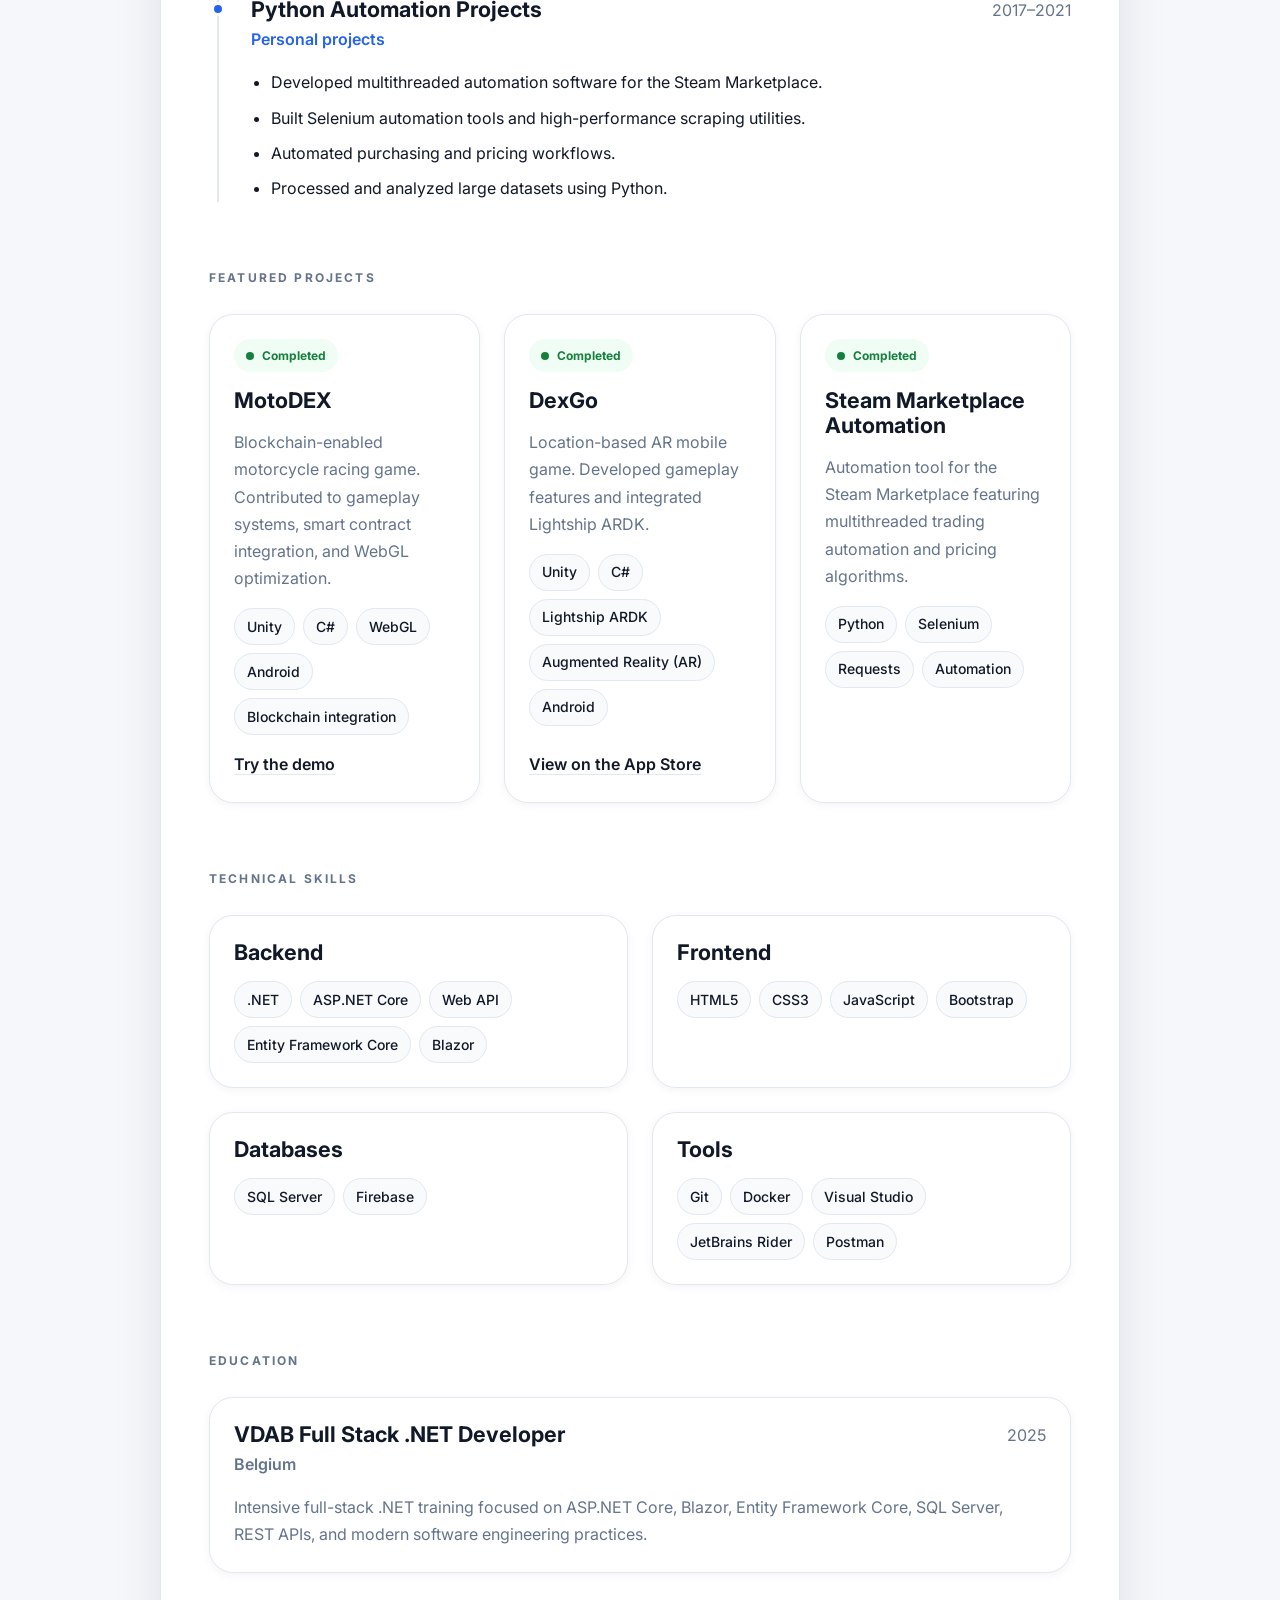
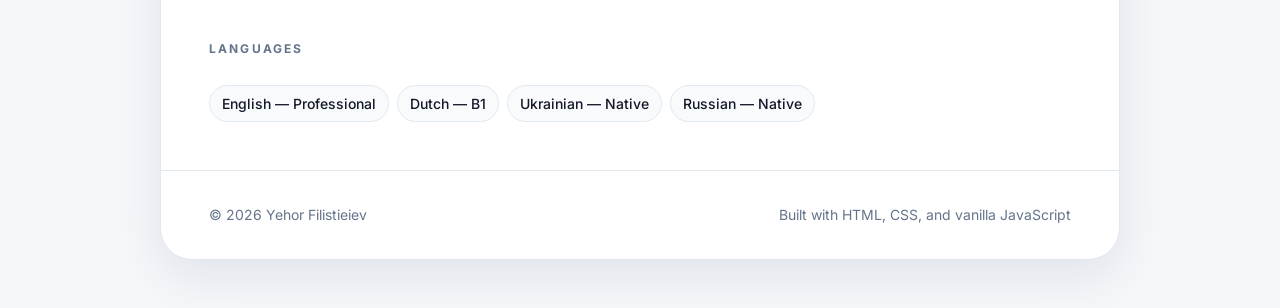
==== commit d5fb0fb6: "refactor: improve professional summary" ====
--- a/index.html
+++ b/index.html
@@ -30,7 +30,7 @@
                 <h1>Yehor Filistieiev</h1>
                 <p class="hero__role">Software Engineer</p>
                 <p class="hero__tech">.NET <span aria-hidden="true">•</span> ASP.NET Core <span aria-hidden="true">•</span> C# <span aria-hidden="true">•</span> Blazor <span aria-hidden="true">•</span> Web API</p>
-                <p class="hero__summary">Software Engineer with commercial experience building maintainable backend systems, REST APIs, and scalable .NET applications.</p>
+                <p class="hero__summary">Software Engineer with commercial C# development experience and hands-on experience building maintainable backend systems, REST APIs, and scalable .NET applications.</p>
 
                 <div class="actions" aria-label="Resume navigation">
                     <a class="button button--primary" href="#projects">View projects</a>
